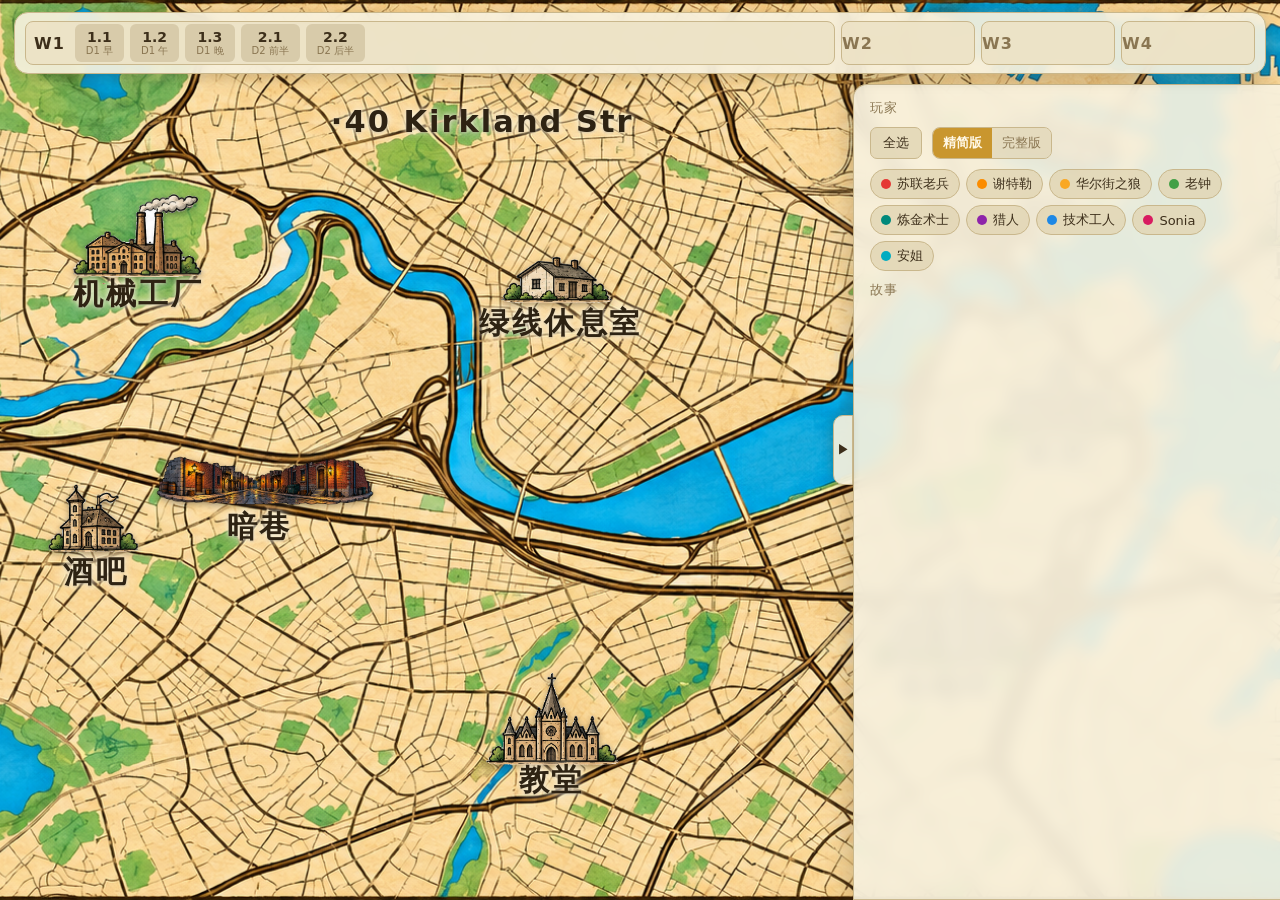
==== index.html @ d263fe78 "Initial commit: 圣状dnd 网站（地图+时间轴+玩家+场景+商店互动）" ====
<!DOCTYPE html>
<html lang="zh-CN">
<head>
  <meta charset="UTF-8">
  <meta name="viewport" content="width=device-width, initial-scale=1.0">
  <title>圣状dnd</title>
  <link rel="stylesheet" href="css/style.css?v=1">
</head>
<body>
  <div id="mapStage">
    <div id="viewport">
      <div id="world">
        <img id="mapImg" src="波城地图.png" alt="波城地图">
      </div>
    </div>
    <div id="attrPanel"></div>
  </div>

  <header id="timelineBar"></header>

  <aside id="sidebar">
      <div id="sidebarBody">
        <div class="sb-section-title">玩家</div>
        <div class="sb-row">
          <button id="selectAllBtn" class="btn">全选</button>
          <div class="seg" id="modeSeg">
            <button data-mode="concise" class="active">精简版</button>
            <button data-mode="full">完整版</button>
          </div>
        </div>
        <div id="playerList"></div>
        <div class="sb-section-title">故事</div>
        <div id="storyList"></div>
      </div>
    </aside>

  <button id="sidebarHandle" title="折叠/展开">▶</button>

  <div id="locationModal">
    <div class="loc-modal-card">
      <div class="lm-head">
        <button class="lm-back" id="lmBack" style="display:none">←</button>
        <h2 id="lmTitle"></h2>
        <button class="loc-modal-close" id="lmClose">✕</button>
      </div>
      <div id="lmBody">
        <div id="lmText"></div>
        <div id="lmScenes"></div>
        <div id="lmProducts"></div>
      </div>
      <div id="lmToast"></div>
    </div>
  </div>

  <script src="js/config.js"></script>
  <script src="js/scenes.js"></script>
  <script src="js/data.js"></script>
  <script src="js/main.js"></script>
</body>
</html>
---- css/style.css ----
:root {
  --panel-bg: rgba(248, 241, 222, 0.92);
  --panel-bg2: rgba(237, 227, 199, 0.95);
  --border: #c9b78c;
  --text: #3d2f1b;
  --muted: #8a7652;
  --accent: #c9962e;
  --accent2: #6e5b3a;
}

* { box-sizing: border-box; margin: 0; padding: 0; }

html, body {
  height: 100%;
  overflow: hidden;
  font-family: "Segoe UI", "Microsoft YaHei", "KaiTi", system-ui, sans-serif;
  color: var(--text);
  background: #d8c8a2;
}

body { position: relative; }

/* ================= 顶部时间轴 ================= */
#timelineBar {
  position: fixed;
  top: 12px;
  left: 14px;
  right: 14px;
  height: 62px;
  display: flex;
  align-items: stretch;
  gap: 6px;
  padding: 8px 10px;
  background: var(--panel-bg);
  border: 1px solid var(--border);
  border-radius: 14px;
  box-shadow: 0 3px 16px rgba(80, 60, 30, .28);
  backdrop-filter: blur(6px);
  z-index: 40;
}

.week {
  position: relative;
  display: flex;
  align-items: center;
  justify-content: center;
  min-width: 74px;
  flex: 1 1 0;
  border: 1px solid var(--border);
  border-radius: 8px;
  background: var(--panel-bg2);
  cursor: pointer;
  user-select: none;
  transition: flex-grow .25s ease, background .15s;
  overflow: hidden;
}

.week:hover { background: var(--panel-bg2); }
.week.expanded { flex-grow: 6; justify-content: flex-start; padding: 0 8px; }

.week-title {
  font-weight: 700;
  letter-spacing: 1px;
  color: var(--muted);
}
.week.expanded .week-title {
  margin-right: 10px;
  color: var(--text);
  flex: 0 0 auto;
}

.week-points {
  display: flex;
  gap: 6px;
  align-items: center;
  flex: 1;
}

.point {
  display: flex;
  flex-direction: column;
  align-items: center;
  justify-content: center;
  padding: 4px 10px;
  border-radius: 6px;
  background: rgba(213, 199, 166, 0.85);
  border: 1px solid transparent;
  cursor: pointer;
  user-select: none;
  line-height: 1.15;
  white-space: nowrap;
}
.point:hover { background: #ddcea8; }
.point .p-label { font-weight: 600; font-size: 14px; color: var(--text); }
.point .p-hint { font-size: 10px; color: var(--muted); }
.point.selected { background: var(--accent); color: #fff8e6; border-color: #b8862b; }
.point.selected .p-hint { color: #f4e6c0; }

.week-empty-hint {
  color: var(--muted);
  font-size: 13px;
}

/* ================= 主区域 ================= */
#mapStage {
  position: fixed;
  inset: 0;
  background: #d8c8a2;
  overflow: hidden;
  z-index: 1;
}

#viewport {
  position: absolute;
  inset: 0;
  overflow: hidden;
  cursor: grab;
}
#viewport.dragging { cursor: grabbing; }

#world {
  position: absolute;
  left: 0; top: 0;
  width: 1773px;
  height: 887px;
  transform-origin: 0 0;
}

#mapImg {
  position: absolute;
  left: 0; top: 0;
  width: 1773px;
  height: 887px;
  pointer-events: none;
  user-select: none;
  -webkit-user-drag: none;
}

/* 地点图标 */
.loc-icon {
  position: absolute;
  transform: translate(-50%, -100%);
  cursor: pointer;
  user-select: none;
  -webkit-user-drag: none;
  filter: drop-shadow(0 2px 3px rgba(0,0,0,.35));
}
.loc-icon:hover { filter: drop-shadow(0 0 6px rgba(190,140,50,.95)); }

/* 地名文字标签 */
.map-label {
  position: absolute;
  transform: translate(-50%, -50%);
  color: #2e2313;
  font-weight: 700;
  font-size: 30px;
  text-shadow: 0 0 4px rgba(250,244,226,.95), 0 0 10px rgba(250,244,226,.85), 0 1px 2px rgba(0,0,0,.25);
  pointer-events: none;
  white-space: nowrap;
  letter-spacing: 2px;
}

/* 玩家位置标记 */
.marker {
  position: absolute;
  transform: translate(-50%, -100%);
  display: flex;
  flex-direction: column;
  align-items: center;
  pointer-events: auto;
  cursor: default;
}
.marker .dot {
  width: 16px; height: 16px;
  border-radius: 50%;
  border: 2px solid #fff;
  box-shadow: 0 0 6px rgba(0,0,0,.5);
}
.marker .m-time {
  margin-top: 2px;
  font-size: 11px;
  font-weight: 700;
  color: var(--text);
  background: rgba(248,241,222,.9);
  border: 1px solid var(--border);
  border-radius: 4px;
  padding: 0 4px;
  line-height: 1.3;
}

/* ================= 左侧属性卡 ================= */
#attrPanel {
  position: absolute;
  left: 14px;
  top: 88px;
  display: flex;
  flex-direction: column;
  gap: 10px;
  z-index: 20;
  pointer-events: none;
}

.attr-card {
  width: 210px;
  background: var(--panel-bg);
  border: 1px solid var(--border);
  border-radius: 12px;
  padding: 10px 12px;
  pointer-events: auto;
  box-shadow: 0 4px 14px rgba(80,60,30,.32);
  backdrop-filter: blur(4px);
}
.attr-card .ac-head {
  display: flex;
  align-items: center;
  gap: 6px;
  font-weight: 700;
  margin-bottom: 6px;
}
.attr-card .ac-head .dot {
  width: 10px; height: 10px; border-radius: 50%;
  flex: 0 0 auto;
}
.attr-card .ac-time {
  margin-left: auto;
  font-size: 11px;
  background: var(--accent);
  color: #fff8e6;
  border-radius: 4px;
  padding: 1px 5px;
  font-weight: 700;
}
.attr-card .ac-grid {
  display: grid;
  grid-template-columns: 1fr 1fr;
  gap: 4px 8px;
  font-size: 12.5px;
  margin-bottom: 6px;
}
.attr-card .ac-grid .k { color: var(--muted); }
.attr-card .ac-grid .v { text-align: right; font-weight: 600; }
.attr-card .ac-row { font-size: 12.5px; margin-top: 2px; }
.attr-card .ac-row .k { color: var(--muted); }
.attr-card .ac-items { font-size: 12px; color: var(--text); }
.attr-card .ac-none { color: var(--muted); font-size: 12px; }

/* ================= 右侧栏 ================= */
#sidebar {
  position: fixed;
  top: 84px;
  right: 0;
  bottom: 0;
  width: 33.33vw;
  min-width: 280px;
  display: flex;
  background: var(--panel-bg);
  border: 1px solid var(--border);
  border-right: none;
  border-radius: 14px 0 0 0;
  box-shadow: -6px 0 24px rgba(80,60,30,.25);
  backdrop-filter: blur(8px);
  transition: transform .28s ease;
  z-index: 30;
}
#sidebar.collapsed { transform: translateX(100%); }

#sidebarHandle {
  position: fixed;
  right: 33.33vw;
  top: 50%;
  transform: translateY(-50%);
  width: 20px; height: 70px;
  background: var(--panel-bg);
  border: 1px solid var(--border);
  border-radius: 10px 0 0 10px;
  cursor: pointer;
  display: flex;
  align-items: center;
  justify-content: center;
  color: var(--text);
  z-index: 55;
  box-shadow: -2px 0 10px rgba(80,60,30,.2);
  transition: right .28s ease;
}
#sidebar.collapsed ~ #sidebarHandle { right: 0; }

#sidebarBody {
  width: 100%;
  height: 100%;
  display: flex;
  flex-direction: column;
  min-height: 0;
  padding: 14px 16px;
  gap: 10px;
}

.sb-section-title {
  font-size: 13px;
  color: var(--muted);
  letter-spacing: 1px;
  text-transform: uppercase;
}

/* 玩家列表 */
#playerList {
  display: flex;
  flex-wrap: wrap;
  gap: 6px;
}
.player-chip {
  display: inline-flex;
  align-items: center;
  gap: 6px;
  padding: 5px 10px;
  border-radius: 999px;
  background: rgba(226,214,182,.85);
  border: 1px solid var(--border);
  cursor: pointer;
  user-select: none;
  font-size: 13px;
  color: var(--text);
}
.player-chip:hover { background: #e2d4b2; }
.player-chip .dot { width: 10px; height: 10px; border-radius: 50%; }
.player-chip.selected { background: #eadcb2; border-color: var(--accent); box-shadow: inset 0 0 0 1px var(--accent); }

.sb-row {
  display: flex;
  align-items: center;
  gap: 10px;
}
.btn {
  padding: 6px 12px;
  border-radius: 7px;
  border: 1px solid var(--border);
  background: rgba(226,214,182,.85);
  color: var(--text);
  cursor: pointer;
  font-size: 13px;
  white-space: nowrap;
  flex: 0 0 auto;
}
.btn:hover { background: #e2d4b2; }
.btn.primary { background: var(--accent); color: #fff8e6; border-color: #b8862b; font-weight: 700; }

/* 精简/完整切换 */
.seg {
  display: flex;
  border: 1px solid var(--border);
  border-radius: 8px;
  overflow: hidden;
}
.seg button {
  flex: 1;
  padding: 6px 10px;
  background: rgba(226,214,182,.7);
  color: var(--muted);
  border: none;
  cursor: pointer;
  font-size: 13px;
}
.seg button.active { background: var(--accent); color: #fff8e6; font-weight: 700; }

/* 故事区 */
#storyList {
  flex: 1 1 auto;
  overflow-y: auto;
  display: flex;
  flex-direction: column;
  gap: 10px;
  min-height: 0;
}
.story-block {
  background: var(--panel-bg2);
  border: 1px solid var(--border);
  border-radius: 10px;
  padding: 10px 12px;
}
.story-block .sb-head {
  display: flex;
  align-items: center;
  gap: 7px;
  flex-wrap: wrap;
  margin-bottom: 6px;
}
.story-block .dot { width: 10px; height: 10px; border-radius: 50%; flex: 0 0 auto; }
.story-block .who { font-weight: 700; }
.story-block .time-chip {
  font-size: 11px;
  background: var(--accent);
  color: #fff8e6;
  border-radius: 4px;
  padding: 1px 5px;
  font-weight: 700;
}
.story-block .loc-name { font-size: 12px; color: var(--muted); }
.story-block p { font-size: 13.5px; line-height: 1.6; }
.story-block .no-story { color: var(--muted); font-size: 12.5px; }

#storyEmpty {
  color: var(--muted);
  font-size: 13px;
  text-align: center;
  padding: 20px 0;
}

/* ================= 地点弹窗 ================= */
#locationModal {
  position: fixed;
  inset: 0;
  background: rgba(0,0,0,.55);
  display: none;
  align-items: center;
  justify-content: center;
  z-index: 50;
}
#locationModal.open { display: flex; }
.loc-modal-card {
  position: relative;
  width: min(560px, 90vw);
  max-height: 90vh;
  overflow-y: auto;
  background: var(--panel-bg);
  border: 1px solid var(--border);
  border-radius: 14px;
}
.lm-head {
  position: sticky;
  top: 0;
  display: flex;
  align-items: center;
  gap: 10px;
  padding: 12px 16px;
  background: var(--panel-bg);
  border-bottom: 1px solid var(--border);
  z-index: 2;
}
.lm-head h2 { flex: 1; margin: 0; font-size: 18px; text-align: center; }
.lm-back {
  width: 32px; height: 32px;
  border-radius: 50%;
  border: 1px solid var(--border);
  background: var(--panel-bg2);
  color: var(--text);
  font-size: 16px;
  cursor: pointer;
  flex: 0 0 auto;
}
#lmBody { padding: 14px 16px; }
.lm-text { font-size: 14.5px; line-height: 1.7; color: var(--text); }
.lm-empty { color: var(--muted); }
.lm-subtitle {
  font-weight: 700;
  color: #8a6a2f;
  font-size: 14px;
  margin: 14px 0 6px;
}
.lm-subtitle:first-child { margin-top: 0; }
.lm-scene { position: relative; }
.lm-scene img { width: 100%; display: block; border-radius: 8px; }
.lm-scene-img {
  width: 100%;
  display: block;
  border-radius: 8px;
  margin-bottom: 4px;
  box-shadow: 0 2px 8px rgba(80,60,30,.15);
}
.lm-products-title { font-weight: 700; font-size: 15px; color: var(--text); margin: 14px 0 8px; }
.lm-products-list { display: flex; gap: 10px; flex-wrap: wrap; }
.loc-modal-close {
  border: none;
  background: transparent;
  color: var(--muted);
  font-size: 20px;
  cursor: pointer;
  line-height: 1;
  flex: 0 0 auto;
}
.loc-modal-close:hover { color: #000; }
#lmToast {
  position: absolute;
  left: 50%; top: 64px;
  transform: translateX(-50%);
  background: rgba(248,241,222,.96);
  border: 1px solid var(--border);
  border-radius: 8px;
  padding: 8px 18px;
  color: #3d2f1b;
  font-weight: 600;
  display: none;
  z-index: 3;
}
#lmToast.show { display: block; }

/* ================= 编辑器 ================= */
#editorToolbar {
  position: fixed;
  left: 50%;
  bottom: 18px;
  transform: translateX(-50%);
  display: flex;
  flex-wrap: wrap;
  justify-content: center;
  align-items: center;
  gap: 10px;
  max-width: 96vw;
  background: var(--panel-bg);
  border: 1px solid var(--border);
  border-radius: 12px;
  padding: 10px 14px;
  z-index: 40;
  box-shadow: 0 6px 20px rgba(80,60,30,.35);
  backdrop-filter: blur(6px);
}
#editorToolbar .tb-label { font-size: 13px; color: var(--muted); white-space: nowrap; flex: 0 0 auto; }
#editorToolbar input[type="range"] { width: 140px; }
#editorToolbar input[type="text"] {
  width: 150px;
  background: var(--panel-bg2);
  border: 1px solid var(--border);
  color: var(--text);
  border-radius: 6px;
  padding: 5px 8px;
  font-size: 13px;
}

.editor-hint {
  position: fixed;
  top: 10px; left: 50%;
  transform: translateX(-50%);
  z-index: 40;
  background: var(--panel-bg);
  border: 1px solid var(--border);
  border-radius: 10px;
  padding: 8px 16px;
  font-size: 13px;
  color: var(--muted);
  backdrop-filter: blur(6px);
}

.editable { cursor: move; }
.map-label.editable { pointer-events: auto; }
.loc-icon.selected { outline: 2px solid var(--accent); outline-offset: 2px; }
.map-label.editable.selected { outline: 1px dashed var(--accent); outline-offset: 3px; }

#exportPanel {
  position: fixed;
  inset: 0;
  background: rgba(0,0,0,.6);
  display: none;
  align-items: center;
  justify-content: center;
  z-index: 60;
}
#exportPanel.open { display: flex; }
.export-card {
  width: min(720px, 92vw);
  background: var(--panel-bg);
  border: 1px solid var(--border);
  border-radius: 14px;
  padding: 16px 18px;
}
.export-card h3 { margin-bottom: 10px; }
.export-card textarea {
  width: 100%;
  height: 340px;
  background: #f6efdd;
  color: #3d2f1b;
  border: 1px solid var(--border);
  border-radius: 8px;
  font-family: Consolas, monospace;
  font-size: 12px;
  padding: 10px;
  resize: vertical;
}
.export-actions { display: flex; gap: 10px; margin-top: 10px; justify-content: flex-end; }

/* ================= 场景热点（商店互动，在弹窗框内） ================= */
.hotspot {
  position: absolute;
  transform: translate(-50%, -50%);
  border: 2px dashed #ffd45e;
  background: rgba(201, 150, 46, .28);
  color: #fff;
  font-weight: 700;
  font-size: 14px;
  letter-spacing: 1px;
  border-radius: 10px;
  cursor: pointer;
  text-shadow: 0 1px 3px rgba(0,0,0,.9);
  animation: hotspotPulse 1.6s ease-in-out infinite;
  display: flex;
  align-items: center;
  justify-content: center;
  z-index: 2;
}
.hotspot:hover { background: rgba(201, 150, 46, .55); }
@keyframes hotspotPulse {
  0%, 100% { box-shadow: 0 0 0 0 rgba(255, 212, 94, .6); }
  50% { box-shadow: 0 0 0 10px rgba(255, 212, 94, 0); }
}

.product-card {
  width: 150px;
  background: #fff;
  border: 1px solid #c9b78c;
  border-radius: 10px;
  overflow: hidden;
  box-shadow: 0 2px 8px rgba(80,60,30,.2);
}
.product-card img { width: 100%; height: 120px; object-fit: cover; display: block; background: #f3ecda; }
.product-card .p-info { padding: 8px 10px; }
.product-card .p-name { font-weight: 700; color: #3d2f1b; }
.product-card .p-price { color: #c9962e; font-weight: 700; font-size: 15px; margin: 2px 0; }
.product-card .p-desc { font-size: 12px; color: #8a7652; line-height: 1.5; }
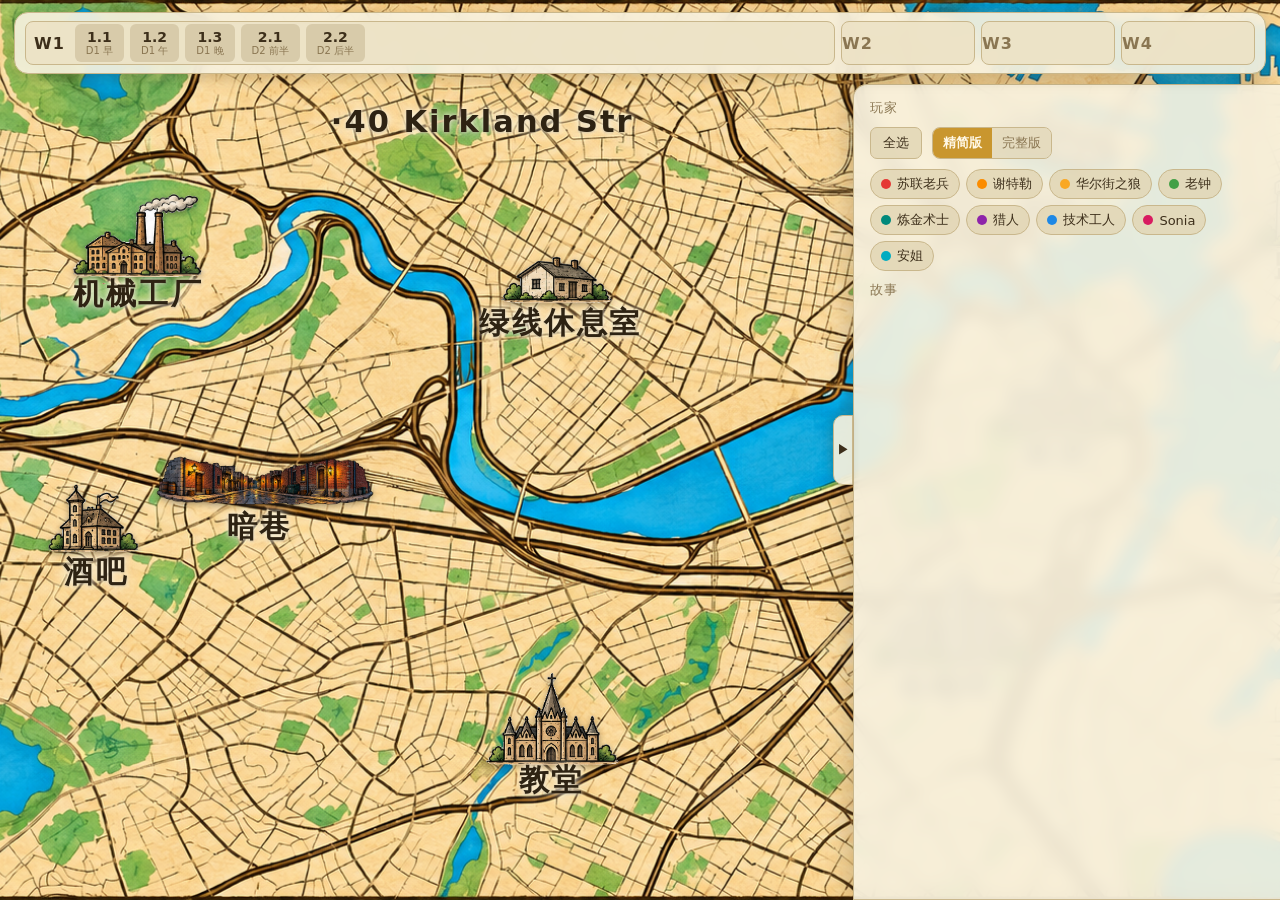
==== commit 7b8b1143: "填入剧情(简略+完整版45条)+玩家点放大/绿线加粗+属性卡单行" ====
--- a/index.html
+++ b/index.html
@@ -54,6 +54,7 @@
 
   <script src="js/config.js"></script>
   <script src="js/scenes.js"></script>
+  <script src="js/stories.js"></script>
   <script src="js/data.js"></script>
   <script src="js/main.js"></script>
 </body>
--- a/css/style.css
+++ b/css/style.css
@@ -171,9 +171,9 @@
   cursor: default;
 }
 .marker .dot {
-  width: 16px; height: 16px;
+  width: 32px; height: 32px;
   border-radius: 50%;
-  border: 2px solid #fff;
+  border: 3px solid #fff;
   box-shadow: 0 0 6px rgba(0,0,0,.5);
 }
 .marker .m-time {
@@ -186,6 +186,19 @@
   border-radius: 4px;
   padding: 0 4px;
   line-height: 1.3;
+}
+
+/* 绿线图层 */
+.route-layer {
+  position: absolute;
+  left: 0; top: 0;
+  pointer-events: none;
+}
+.route-line {
+  stroke: #2e8b57;
+  stroke-width: 8;
+  stroke-linecap: round;
+  opacity: .8;
 }
 
 /* ================= 左侧属性卡 ================= */
@@ -231,14 +244,13 @@
   font-weight: 700;
 }
 .attr-card .ac-grid {
-  display: grid;
-  grid-template-columns: 1fr 1fr;
-  gap: 4px 8px;
+  display: flex;
+  flex-wrap: wrap;
+  gap: 2px 12px;
   font-size: 12.5px;
   margin-bottom: 6px;
 }
-.attr-card .ac-grid .k { color: var(--muted); }
-.attr-card .ac-grid .v { text-align: right; font-weight: 600; }
+.attr-card .ac-grid span { white-space: nowrap; font-weight: 600; }
 .attr-card .ac-row { font-size: 12.5px; margin-top: 2px; }
 .attr-card .ac-row .k { color: var(--muted); }
 .attr-card .ac-items { font-size: 12px; color: var(--text); }
@@ -394,7 +406,7 @@
   font-weight: 700;
 }
 .story-block .loc-name { font-size: 12px; color: var(--muted); }
-.story-block p { font-size: 13.5px; line-height: 1.6; }
+.story-block p { font-size: 13.5px; line-height: 1.6; white-space: pre-line; }
 .story-block .no-story { color: var(--muted); font-size: 12.5px; }
 
 #storyEmpty {
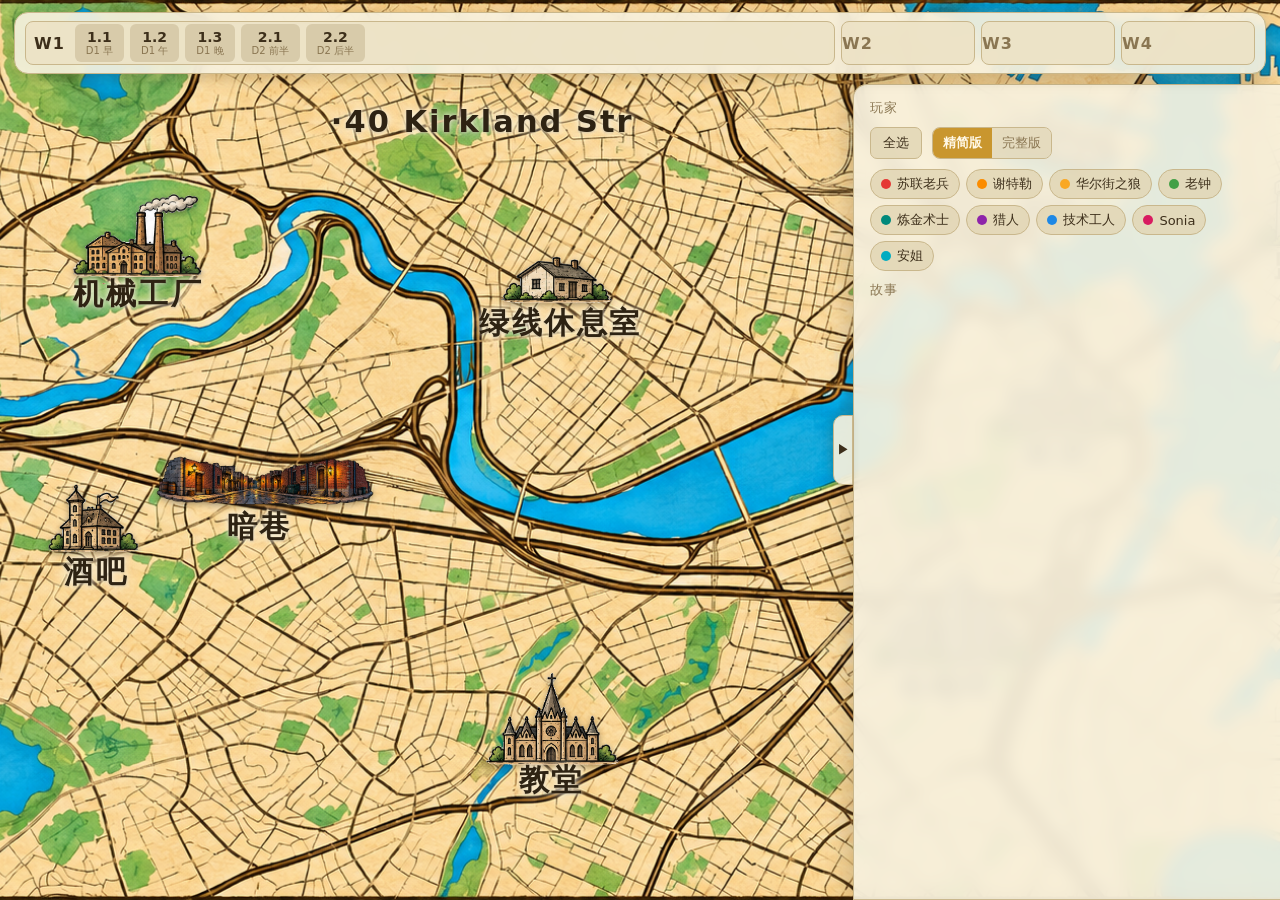
==== commit b5380552: "群众板优化：色条内写人数、12天快照可◀▶回看修改、先传播后记加减、撤销、结算变化量高亮" ====
--- a/index.html
+++ b/index.html
@@ -17,6 +17,25 @@
   </div>
 
   <header id="timelineBar"></header>
+
+  <div id="boardPanel">
+    <div class="board-head">
+      <span class="board-title">群众板</span>
+      <div class="board-nav">
+        <button id="boardPrev" class="btn" title="上一天">◀</button>
+        <span id="boardDay">第 1 / 12 天</span>
+        <button id="boardNext" class="btn" title="下一天">▶</button>
+      </div>
+      <span class="board-flex"></span>
+      <button id="boardUndo" class="btn" title="撤销上一天">撤销</button>
+      <button id="boardReset" class="btn" title="重置全部">重置</button>
+      <button id="boardClose" class="board-close">✕</button>
+    </div>
+    <div class="board-hint">每天结算：先传播（知情×3，仅同阶级）→ 填加减（红/蓝/知情，可填数字或百分比）→ 得当天最终。共 12 天，◀▶ 可回看并修改历史。</div>
+    <div class="board-total">总人口 500万 · 精英 15% · 学生 35% · 民众 50%</div>
+    <div id="boardGroups"></div>
+    <button id="boardSettle" class="btn primary board-settle">结算当天</button>
+  </div>
 
   <aside id="sidebar">
       <div id="sidebarBody">
@@ -56,6 +75,7 @@
   <script src="js/scenes.js"></script>
   <script src="js/stories.js"></script>
   <script src="js/data.js"></script>
+  <script src="js/board.js"></script>
   <script src="js/main.js"></script>
 </body>
 </html>
--- a/css/style.css
+++ b/css/style.css
@@ -587,6 +587,70 @@
 }
 .export-actions { display: flex; gap: 10px; margin-top: 10px; justify-content: flex-end; }
 
+/* ================= 群众板 ================= */
+#boardPanel {
+  position: fixed;
+  left: 14px;
+  top: 88px;
+  width: 390px;
+  max-height: calc(100vh - 110px);
+  overflow-y: auto;
+  background: var(--panel-bg);
+  border: 1px solid var(--border);
+  border-radius: 14px;
+  box-shadow: 0 8px 28px rgba(80,60,30,.38);
+  padding: 14px 16px;
+  z-index: 25;
+  display: none;
+}
+#boardPanel.open { display: block; }
+
+.board-head { display: flex; align-items: center; gap: 8px; margin-bottom: 8px; flex-wrap: wrap; }
+.board-title { font-weight: 700; font-size: 17px; }
+.board-nav { display: flex; align-items: center; gap: 6px; }
+#boardDay { font-weight: 700; color: #8a6a2f; white-space: nowrap; }
+.board-flex { flex: 1 1 auto; }
+.board-head .btn { margin: 0; padding: 4px 8px; }
+.board-head .btn:disabled { opacity: .35; cursor: default; }
+.board-close { border: none; background: transparent; color: var(--muted); font-size: 18px; cursor: pointer; margin-left: 2px; }
+.board-hint { font-size: 12px; color: var(--muted); line-height: 1.5; margin-bottom: 8px; }
+.board-total { font-size: 13px; font-weight: 700; color: var(--text); margin-bottom: 12px; }
+
+.board-group { border: 1px solid var(--border); border-radius: 10px; padding: 10px 12px; margin-bottom: 10px; background: var(--panel-bg2); }
+.bg-head { display: flex; justify-content: space-between; font-weight: 700; margin-bottom: 6px; }
+.bg-total { color: #8a6a2f; }
+.bg-row { display: flex; align-items: center; gap: 8px; }
+.bg-label { flex: 0 0 34px; font-size: 12px; color: var(--muted); }
+.bg-bar { flex: 1; display: flex; height: 20px; border-radius: 10px; overflow: hidden; background: #e8e0cb; }
+.bg-bar .seg { font-size: 11px; color: #fff; font-weight: 600; display: flex; align-items: center; justify-content: center; white-space: nowrap; overflow: hidden; min-width: 0; padding: 0 5px; box-sizing: border-box; }
+.seg.grey { background: #b9b2a2; color: #4a4234; }
+.seg.red { background: #e0524d; }
+.seg.blue { background: #4f83b8; }
+.seg.known { background: #e0524d; }
+.seg.unknown { background: #4f83b8; }
+.bg-counts { font-size: 11px; color: var(--muted); margin: 4px 0 2px 42px; }
+.bg-delta { font-size: 12px; margin: 4px 0 2px 42px; }
+.bg-delta .d-pos { color: #2e8b57; font-weight: 700; }
+.bg-delta .d-neg { color: #c0392b; font-weight: 700; }
+.bg-delta .d-zero { color: var(--muted); }
+.bg-delta.flash { animation: boardFlash 1.2s ease; }
+@keyframes boardFlash {
+  0% { background: rgba(201,150,46,.45); }
+  100% { background: transparent; }
+}
+.bg-inputs { display: flex; gap: 8px; margin-top: 6px; }
+.bg-inputs label { font-size: 12px; color: var(--text); display: flex; align-items: center; gap: 4px; }
+.bg-inputs input {
+  width: 78px;
+  background: #fff;
+  border: 1px solid var(--border);
+  border-radius: 6px;
+  padding: 4px 6px;
+  font-size: 12px;
+  color: var(--text);
+}
+.board-settle { width: 100%; margin-top: 4px; padding: 8px; }
+
 /* ================= 场景热点（商店互动，在弹窗框内） ================= */
 .hotspot {
   position: absolute;
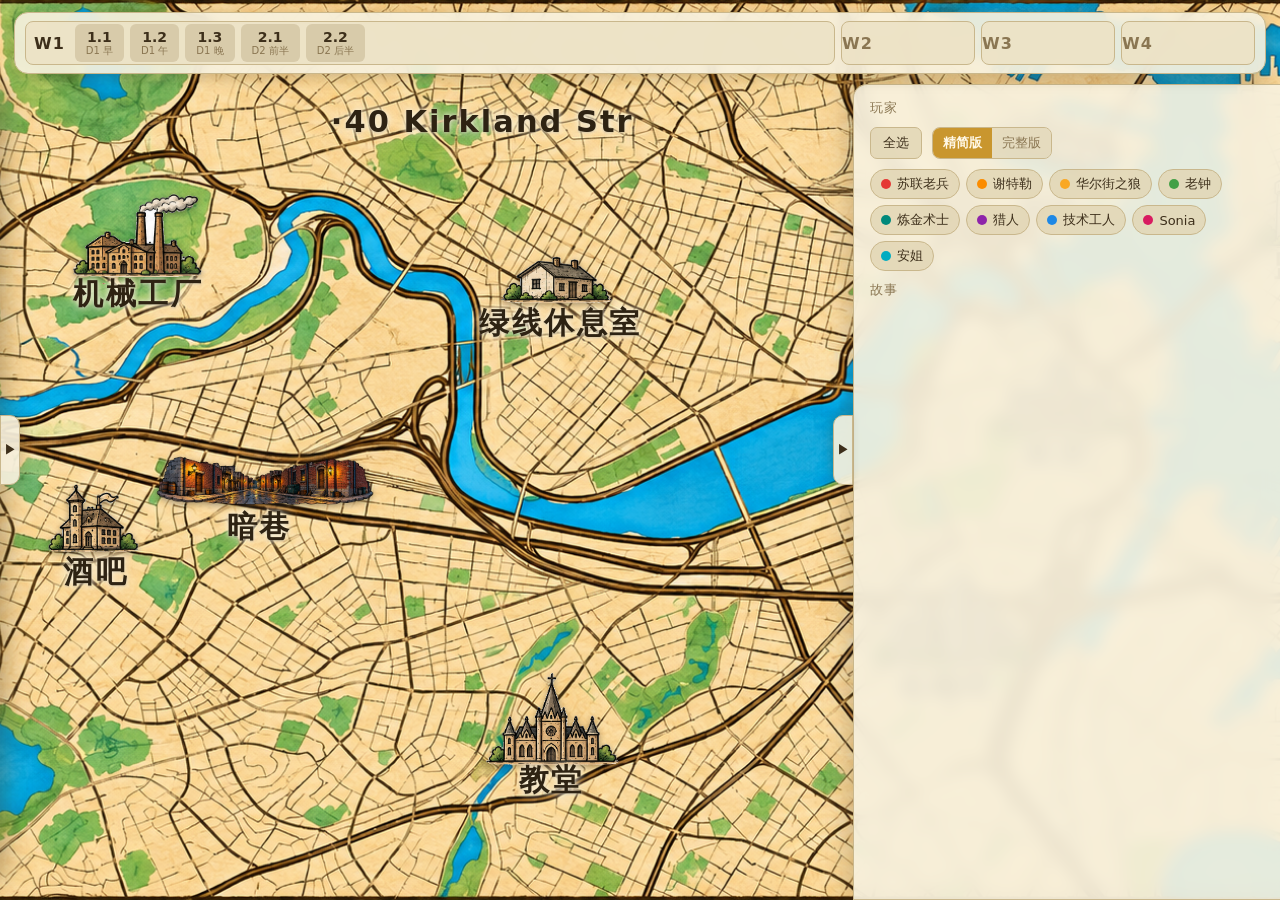
==== commit c2229a90: "群众板改为左侧滑出/收起（带左侧手柄，与右侧剧情板一致）" ====
--- a/index.html
+++ b/index.html
@@ -18,7 +18,7 @@
 
   <header id="timelineBar"></header>
 
-  <div id="boardPanel">
+  <div id="boardPanel" class="collapsed">
     <div class="board-head">
       <span class="board-title">群众板</span>
       <div class="board-nav">
@@ -36,6 +36,8 @@
     <div id="boardGroups"></div>
     <button id="boardSettle" class="btn primary board-settle">结算当天</button>
   </div>
+
+  <button id="boardHandle" title="展开/收起群众板">▶</button>
 
   <aside id="sidebar">
       <div id="sidebarBody">
--- a/css/style.css
+++ b/css/style.css
@@ -590,20 +590,41 @@
 /* ================= 群众板 ================= */
 #boardPanel {
   position: fixed;
-  left: 14px;
-  top: 88px;
+  left: 0;
+  top: 84px;
   width: 390px;
-  max-height: calc(100vh - 110px);
+  max-height: calc(100vh - 96px);
   overflow-y: auto;
   background: var(--panel-bg);
   border: 1px solid var(--border);
-  border-radius: 14px;
-  box-shadow: 0 8px 28px rgba(80,60,30,.38);
+  border-left: none;
+  border-radius: 0 14px 14px 0;
+  box-shadow: 6px 0 24px rgba(80,60,30,.38);
   padding: 14px 16px;
   z-index: 25;
-  display: none;
-}
-#boardPanel.open { display: block; }
+  transition: transform .28s ease;
+  transform: translateX(0);
+}
+#boardPanel.collapsed { transform: translateX(-100%); }
+
+#boardHandle {
+  position: fixed;
+  left: 0;
+  top: 50%;
+  transform: translateY(-50%);
+  width: 20px; height: 70px;
+  background: var(--panel-bg);
+  border: 1px solid var(--border);
+  border-radius: 0 10px 10px 0;
+  cursor: pointer;
+  display: flex;
+  align-items: center;
+  justify-content: center;
+  color: var(--text);
+  z-index: 55;
+  box-shadow: 2px 0 10px rgba(80,60,30,.2);
+  transition: left .28s ease;
+}
 
 .board-head { display: flex; align-items: center; gap: 8px; margin-bottom: 8px; flex-wrap: wrap; }
 .board-title { font-weight: 700; font-size: 17px; }
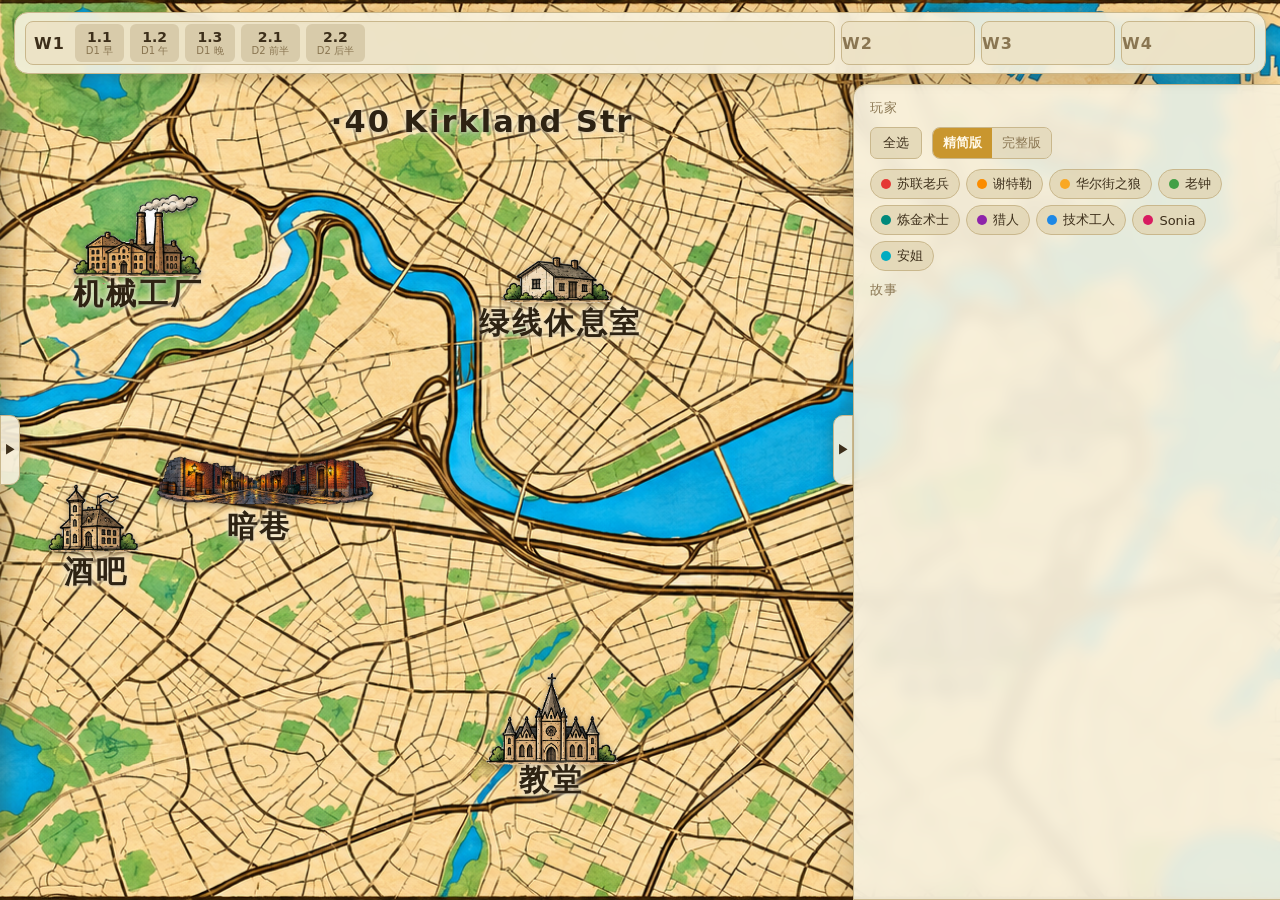
==== commit a7d84ee2: "金融街股票看板：4条线每日50%上下浮动、DM可锁定某天方向、与群众板同天数、累加连续价格" ====
--- a/index.html
+++ b/index.html
@@ -68,6 +68,7 @@
         <div id="lmText"></div>
         <div id="lmScenes"></div>
         <div id="lmProducts"></div>
+        <div id="lmStock"></div>
       </div>
       <div id="lmToast"></div>
     </div>
@@ -78,6 +79,7 @@
   <script src="js/stories.js"></script>
   <script src="js/data.js"></script>
   <script src="js/board.js"></script>
+  <script src="js/stock.js"></script>
   <script src="js/main.js"></script>
 </body>
 </html>
--- a/css/style.css
+++ b/css/style.css
@@ -672,6 +672,23 @@
 }
 .board-settle { width: 100%; margin-top: 4px; padding: 8px; }
 
+/* ================= 股票看板（金融街弹窗） ================= */
+#lmStock { margin-top: 2px; }
+.stock-head { font-size: 13px; color: var(--muted); line-height: 1.5; margin-bottom: 10px; }
+.stock-head b { color: #8a6a2f; }
+.stock-row { border: 1px solid var(--border); border-radius: 10px; padding: 8px 10px; margin-bottom: 8px; background: var(--panel-bg2); }
+.stock-top { display: flex; justify-content: space-between; align-items: baseline; }
+.stock-name { font-weight: 700; font-size: 14px; }
+.stock-now { font-size: 13px; color: #8a6a2f; font-weight: 700; }
+.stock-hist { display: flex; flex-wrap: wrap; gap: 4px; margin: 6px 0; min-height: 18px; }
+.stock-chip { font-size: 11px; padding: 1px 6px; border-radius: 4px; font-weight: 700; }
+.stock-chip.up { background: #fdecea; color: #c0392b; }
+.stock-chip.down { background: #e8f5e9; color: #2e7d32; }
+.stock-none { font-size: 11px; color: var(--muted); }
+.stock-ctrl { display: flex; gap: 6px; }
+.stock-btn { flex: 1; padding: 5px 0; border: 1px solid var(--border); border-radius: 6px; background: rgba(226,214,182,.7); color: var(--text); cursor: pointer; font-size: 12px; }
+.stock-btn.active { background: var(--accent); color: #fff8e6; font-weight: 700; }
+
 /* ================= 场景热点（商店互动，在弹窗框内） ================= */
 .hotspot {
   position: absolute;
